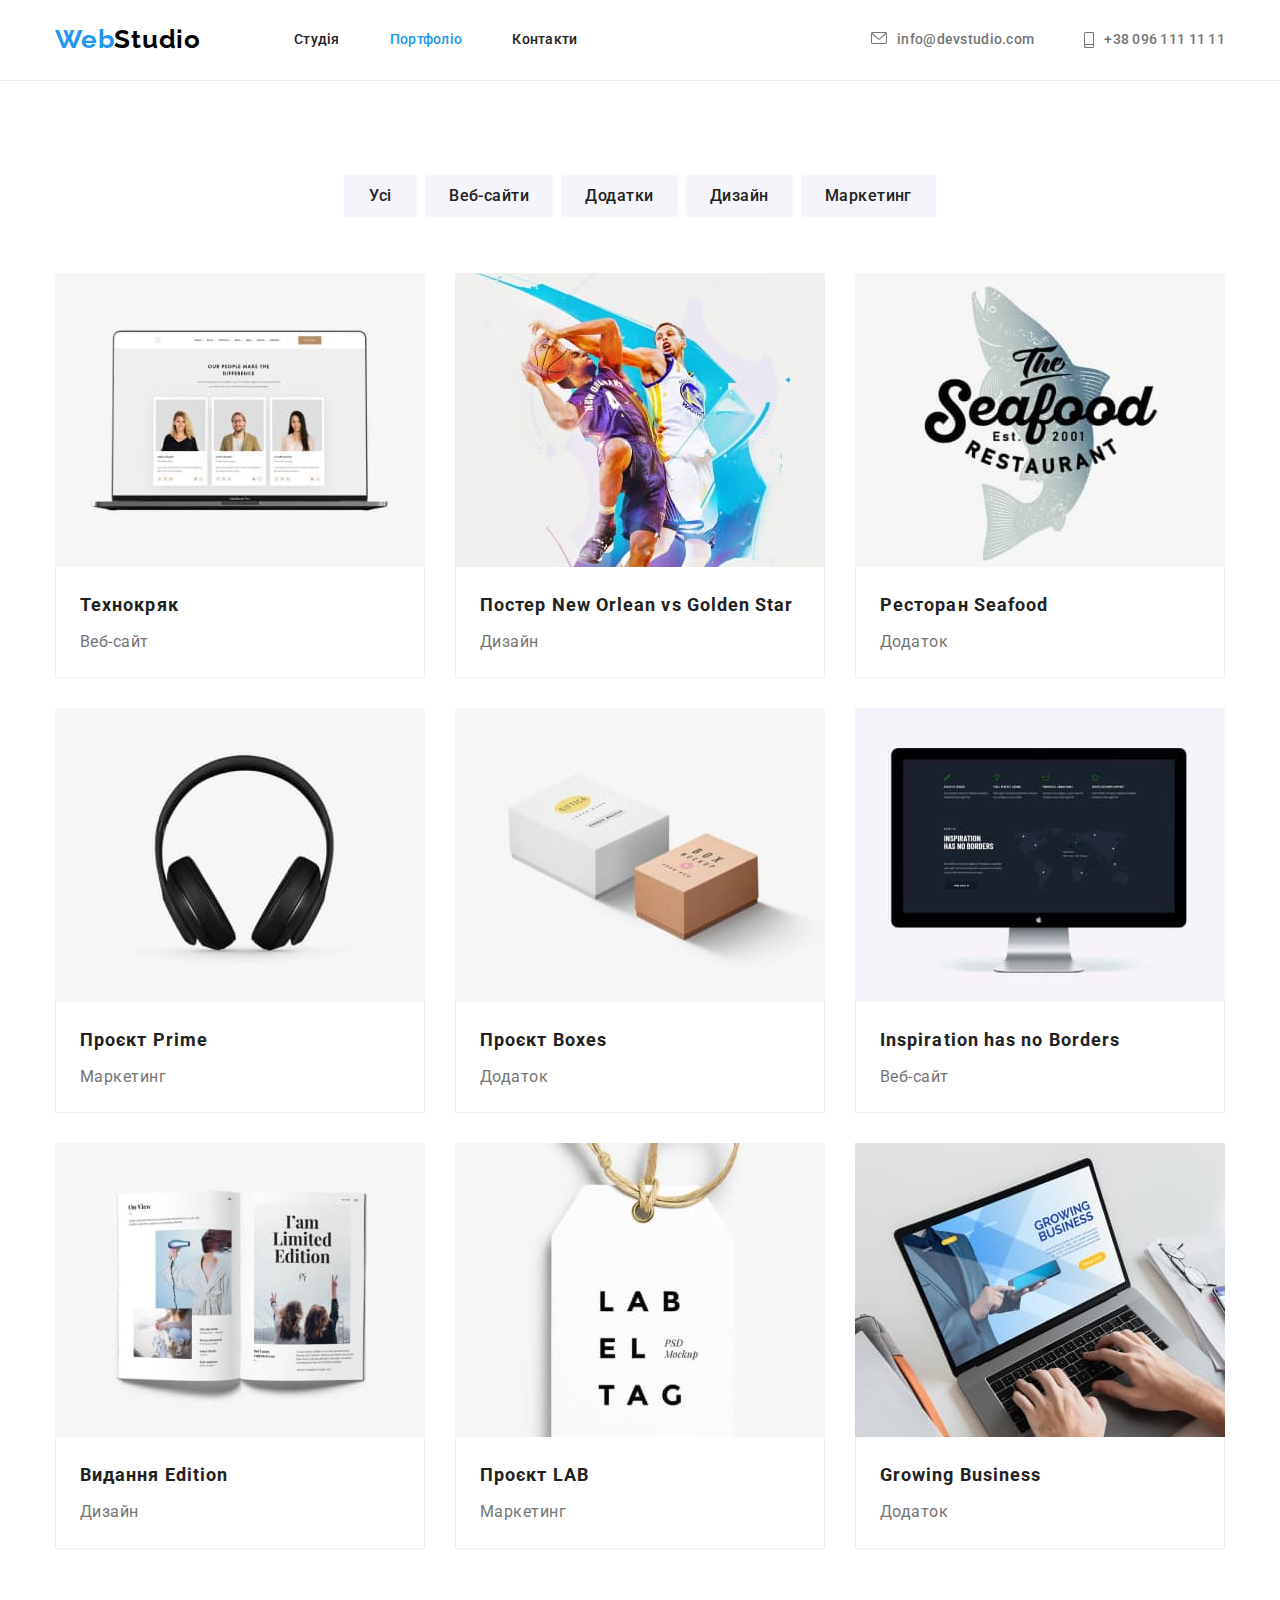
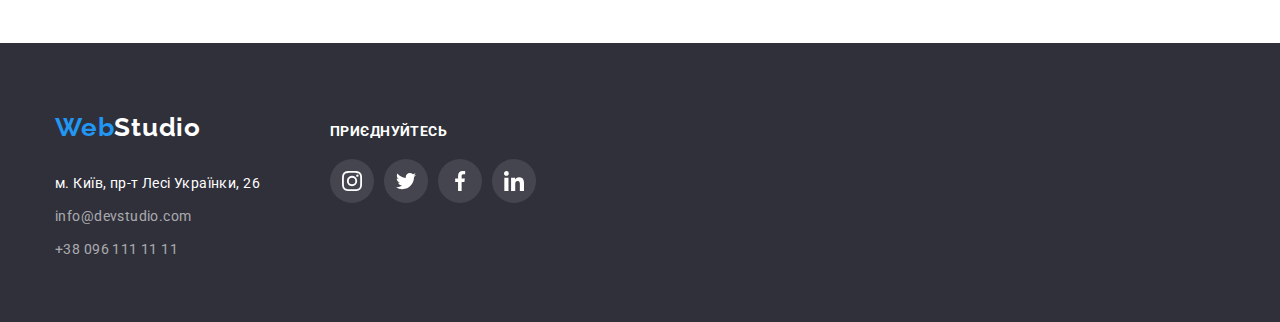
==== portfolio.html @ 79602e01 "Initial commit" ====
<!DOCTYPE html>
<html lang="uk">
  <head>
    <meta charset="UTF-8" />
    <meta http-equiv="X-UA-Compatible" content="IE=edge" />
    <meta name="viewport" content="width=h1, initial-scale=1.0" />
    <title>Document</title>
    <link rel="preconnect" href="https://fonts.googleapis.com" />
    <link rel="preconnect" href="https://fonts.gstatic.com" crossorigin />
    <link
      href="https://fonts.googleapis.com/css2?family=Raleway:wght@700&family=Roboto:wght@400;500;700;900&display=swap"
      rel="stylesheet"
    />
    <link
      rel="stylesheet"
      href="https://cdnjs.cloudflare.com/ajax/libs/modern-normalize/1.1.0/modern-normalize.min.css"
    />
    <link rel="stylesheet" href="./css/styles.css" />
  </head>
  <body>
    <header class="header main-bg">
      <div class="container main">
        <nav class="main-nav">
          <a href="" hreflang="en" class="logo link"
            ><span class="web">Web</span>Studio</a
          >
          <ul class="site list">
            <li class="item"><a href="./index.html" class="link">Студія</a></li>
            <li class="item">
              <a href="./portfolio.html" class="link current">Портфоліо</a>
            </li>
            <li class="item"><a href="" class="link">Контакти</a></li>
          </ul>
        </nav>
        <ul class="contacts-header list">
          <li class="item">
            <a href="mailto:info@devstudio.com" class="link">
              <svg class="icon-envelope" width="16" height="12">
                <use
                  href="./images/icons.svg/sprite.svg#icon-envelope"
                ></use></svg
              >info@devstudio.com</a
            >
          </li>
          <li class="item">
            <a href="tel:+380961111111" class="link">
              <svg class="icon-smartphone" width="10" height="16">
                <use
                  href="./images/icons.svg/sprite.svg#icon-smartphone"
                ></use></svg
              >+38 096 111 11 11</a
            >
          </li>
        </ul>
      </div>
    </header>
    <main>
      <section class="section main-bg padding">
        <div class="container">
          <h1 class="visually-hidden">Портфоліо</h1>
          <ul class="filters list">
            <li class="filters-items">
              <button type="button" class="btn-filters">Усі</button>
            </li>
            <li class="filters-items">
              <button type="button" class="btn-filters">Веб-сайти</button>
            </li>
            <li class="filters-items">
              <button type="button" class="btn-filters">Додатки</button>
            </li>
            <li class="filters-items">
              <button type="button" class="btn-filters">Дизайн</button>
            </li>
            <li class="filters-items">
              <button type="button" class="btn-filters">Маркетинг</button>
            </li>
          </ul>

          <ul class="portfolio-card list">
            <li class="portfolio-element"><a href="" class="portfolio-link">
              <img
                src="./images/tehnokryak.jpg"
                alt="Веб-сайт"
                width="370"
                height="294"
              />
              <div class="portfolio-text">
                <h2 class="portfolio-subtitle">Технокряк</h2>
                <p class="portfolio-description">Веб-сайт</p>
              </div></a>
            </li>
            <li class="portfolio-element"><a href="" class="portfolio-link">
              <img
                src="./images/poster.jpg"
                alt="Дизайн"
                width="370"
                height="294"
              />
              <div class="portfolio-text">
                <h2 class="portfolio-subtitle">
                  Постер <span lang="en">New Orlean vs Golden Star</span>
                </h2>
                <p class="portfolio-description">Дизайн</p>
              </div></a>
            </li>
            <li class="portfolio-element"><a href="" class="portfolio-link">
              <img
                src="./images/restaraunt.jpg"
                alt="Додаток"
                width="370"
                height="294"
              />
              <div class="portfolio-text">
                <h2 class="portfolio-subtitle">
                  Ресторан <span lang="en">Seafood</span>
                </h2>
                <p class="portfolio-description">Додаток</p>
              </div></a>
            </li>
            <li class="portfolio-element"><a href="" class="portfolio-link">
              <img
                src="./images/prime.jpg"
                alt="Маркетинг"
                width="370"
                height="294"
              />
              <div class="portfolio-text">
                <h2 class="portfolio-subtitle">
                  Проєкт <span lang="en">Prime</span>
                </h2>
                <p class="portfolio-description">Маркетинг</p>
              </div></a>
            </li>
            <li class="portfolio-element"><a href="" class="portfolio-link">
              <img
                src="./images/boxes.jpg"
                alt="Додаток"
                width="370"
                height="294"
              />
              <div class="portfolio-text">
                <h2 class="portfolio-subtitle">
                  Проєкт <span lang="en">Boxes</span>
                </h2>
                <p class="portfolio-description">Додаток</p>
              </div></a>
            </li>
            <li class="portfolio-element"><a href="" class="portfolio-link">
              <img
                src="./images/inspir.jpg"
                alt="Веб-сайт"
                width="370"
                height="294"
              />
              <div class="portfolio-text">
                <h2 lang="en" class="portfolio-subtitle">
                  Inspiration has no Borders
                </h2>
                <p class="portfolio-description">Веб-сайт</p>
              </div></a>
            </li>
            <li class="portfolio-element"><a href="" class="portfolio-link">
              <img
                src="./images/limited.jpg"
                alt="Дизайн"
                width="370"
                height="294"
              />
              <div class="portfolio-text">
                <h2 class="portfolio-subtitle">
                  Видання <span lang="en">Edition</span>
                </h2>
                <p class="portfolio-description">Дизайн</p>
              </div></a>
            </li>
            <li class="portfolio-element"><a href="" class="portfolio-link">
              <img
                src="./images/lab.jpg"
                alt="Маркетинг"
                width="370"
                height="294"
              />
              <div class="portfolio-text">
                <h2 class="portfolio-subtitle">
                  Проєкт <span lang="en">LAB</span>
                </h2>
                <p class="portfolio-description">Маркетинг</p>
              </div></a>
            </li>
            <li class="portfolio-element"><a href="" class="portfolio-link">
              <img
                src="./images/business.jpg"
                alt="Додаток"
                width="370"
                height="294"
              />
              <div class="portfolio-text">
                <h2 lang="en" class="portfolio-subtitle">Growing Business</h2>
                <p class="portfolio-description">Додаток</p>
              </div></a>
            </li>
          </ul>
        </div>
      </section>
    </main>
    <footer class="footer">
      <div class="container info">
        <div class="down">
          <a href="" hreflang="en" class="logo-footer link"
            ><span class="web">Web</span>Studio</a
          >

          <address>
            <ul class="contacts-footer list">
              <li class="territorially contacts">
                м. Київ, пр-т Лесі Українки, 26
              </li>
              <li class="contacts">
                <a href="mailto:info@devstudio.com" class="link"
                  >info@devstudio.com</a
                >
              </li>
              <li class="contacts">
                <a href="tel:+380961111111" class="link">+38 096 111 11 11</a>
              </li>
            </ul>
          </address>
        </div>
        <div class="social">
          <p class="join-title">приєднуйтесь</p>
          <ul class="join list">
            <li class="join-link">
              <a href="" class="join-icon link">
                <svg class="icon-social">
                  <use
                    href="./images/icons.svg/sprite.svg#icon-instagram"
                  ></use>
                </svg>
              </a>
            </li>
            <li class="join-link">
              <a href="" class="join-icon link">
                <svg class="icon-social">
                  <use href="./images/icons.svg/sprite.svg#icon-twitter"></use>
                </svg>
              </a>
            </li>
            <li class="join-link">
              <a href="" class="join-icon link">
                <svg class="icon-social">
                  <use href="./images/icons.svg/sprite.svg#icon-facebook"></use>
                </svg>
              </a>
            </li>
            <li class="join-link">
              <a href="" class="join-icon link">
                <svg class="icon-social">
                  <use href="./images/icons.svg/sprite.svg#icon-linkedin"></use>
                </svg>
              </a>
            </li>
          </ul>
        </div>
      </div>
    </footer>
  </body>
</html>
---- css/styles.css ----
:root{
    --primary-text-color:#757575 ;
    --title-text-color: #212121;
    --accent-color: #2196F3;
    --primary-white-color: #ffffff;
    --black:#000000;
    --bg-color:#F5F5F5;
    --bg-color-dark: #2F303A;
    --bg-color-misty: #F5F4FA;
    --color-addr-footer: rgba(255, 255, 255, 0.6);
    --portfolio-card-gap: 30px;
}

body{
    color: var(--primary-text-color);
    background-color: var(--primary-white-color);
    font-family: Roboto, sans-serif;
}
.header{
    border-bottom: 1px solid #ECECEC;
}
.main-bg{
    background-color: var(--primary-white-color);
}
.list{
    padding: 0;
    margin: 0;
    list-style: none;
}
.link{
    text-decoration: none;
}
.container{
    margin-left: auto;
    margin-right: auto;
    width: 1200px;
    padding-left: 15px;
    padding-right: 15px;
}
.main{
    display:flex;
    align-items: center;
}
.main-nav{
    display:flex;
    align-items: center;
}
.logo{
    color: var(--black);
    font-family: Raleway, sans-serif;
    font-weight: 700;
    font-size: 26px;
    line-height: 1.2;
    letter-spacing: 0.03em;
}
.web{
    color: var(--accent-color);
}
img{
    display: block;
}

.site{
    display: flex;
    margin-left: 93px;
}

.site .item:not(:last-child) {
    margin-right: 50px;
}
.site .link{
    display: block;
    display: flex;
    padding-top: 32px;
    padding-bottom: 32px;

    color:var(--title-text-color);
    font-weight: 500;
    font-size: 14px;
    line-height: 1.14;
    letter-spacing: 0.02em;
    
}

.contacts-header .link{
    display: block;
    display: flex;
    padding-top: 32px;
    padding-bottom: 32px;

    color:var(--primary-text-color);
    font-weight: 500;
    font-size: 14px;
    line-height: 1.14;
    letter-spacing: 0.02em;
}
.contacts-header{
    display: flex;
    margin-left: auto;
}
.contacts-header .item:last-child{
    margin-left: 50px;
}
.icon-envelope,
.icon-smartphone{
    margin-right: 10px;
    fill: currentColor;
}

.contacts-footer .link{
    color: var(--color-addr-footer);
    font-style: normal;
    font-weight: 400;
    font-size: 14px;
    line-height: 1.7;
    letter-spacing: 0.03em;
    
}

.link:hover,
.link:focus{
    color: var(--accent-color);
}
.link.current{
    color: var(--accent-color);
}

.decision{
    background-color: var(--bg-color-dark);
    text-align: center;
    padding-top: 200px;
    padding-bottom: 200px;
}
.overlay{
    max-width: 1600px;
    height: 600px;
    margin-left: auto;
    margin-right: auto;
    background-image: linear-gradient(to right,rgba(47, 48, 58, 0.4 ),rgba(47, 48, 58, 0.4 ) ), url("../images/bgmain.jpg");
    background-repeat: no-repeat;
    background-position: center;
    background-size: cover;
    
}
.decision-title{
    color: var(--primary-white-color);
    font-weight: 900;
    font-size: 44px;
    line-height: 1.36;
    text-align: center;
    letter-spacing: 0.06em;
    text-transform: uppercase;
    margin-top: 0;
    margin-bottom: 30px;
    width: 700px;
    margin-left: auto;
    margin-right: auto;
}
.btn-service{
    width: 216px;
    height: 50px;
    color: var(--primary-white-color);
    background-color: var(--accent-color);
    border-color: transparent;
    font-family: inherit;
    font-weight: 700;
    font-size: 16px;
    line-height: 1.9;
    letter-spacing: 0.06em;
    border-radius: 4px;
    cursor: pointer;
}
.visually-hidden { 
    position: absolute;
    white-space: nowrap; 
    width: 1px; 
    height: 1px; 
    overflow: hidden; 
    border: 0; 
    padding: 0; 
    clip: rect(0 0 0 0); 
    clip-path: inset(50%); 
    margin: -1px;
 }
.features{
    display: flex;
}
.features-item{
    width: 270px;
    margin-right: 30px;

}

.icon-features{
    width: 270px;
    height: 120px;
    display: flex;
    background-color: #F5F4FA;
    margin-bottom: 30px;
    justify-content: center;
    align-items: center;
}


.features-item:last-child{
    margin-right: 0;
}
.features-title{
    color:var(--title-text-color);
    font-weight: 700;
    font-size: 14px;
    line-height: 1.14;
    letter-spacing: 0.03em;
    text-transform: uppercase;
    margin-top: 0;
    margin-bottom: 10px;
}
.features-details{
    font-size: 14px;
    line-height: 1.7;
    letter-spacing: 0.03em;
    margin-top: 0;
    margin-bottom: 0;
}

.section{
    padding-top: 94px;
    padding-bottom: 94px;
}
.no-padding-top{
    padding-top: 0;
    padding-bottom: 94px;
}


.our-team{
    background-color: var(--bg-color-misty);
}
.work{
    display: flex;
}
.work-foto{
    width: 370px;
    margin-right: 30px;
}
.work-foto:last-child{
    margin-right: 0;
}
.section-title{
    color:var(--title-text-color);
    font-weight: 700;
    font-size: 36px;
    line-height: 1.17;
    text-align: center;
    letter-spacing: 0.03em;
    margin-top: 0;
    margin-bottom: 50px;

}
.team{
        display: flex;
}
.team-item {
    width: 270px;
    background-color: var(--primary-white-color);
    box-shadow: 0px 1px 3px rgba(0, 0, 0, 0.12), 0px 1px 1px rgba(0, 0, 0, 0.14), 0px 2px 1px rgba(0, 0, 0, 0.2);
}
.team-item:not(:last-child){
        margin-right: 30px;
}
.team-text{
    padding: 30px;
}
.team-subtitle{
   color: var(--title-text-color);
   font-weight: 500;
    font-size: 16px;
    line-height: 1.19;
    text-align: center;
    letter-spacing: 0.03em;
    margin-top: 0;
    margin-bottom: 10px;
}
.team-profession{
    line-height: 1.19;
    text-align: center;
    letter-spacing: 0.03em;
    margin-top: 0;
    margin-bottom: 16px;
}
.social-team{
    display: flex;
    justify-content: center;
    align-items: center;
}
.join-team{
    display: flex;

}
.join-link:not(:last-child){
  margin-right: 10px;
}
.join-team-icon{
    display: flex;
    width: 44px;
    height: 44px;
    border-radius: 50%;
    justify-content: center;
    align-items: center;    fill: #AFB1B8;
}
.icon-team-social{
    width: 20px;
    height: 20px;

}

.join-team-icon:hover,
.join-team-icon:focus{
    fill: var(--primary-white-color);
    background-color: var(--accent-color);
}


.clients{
    display: flex;
}
.inline{
    display: inline-block;
}
.icon-list{
    width: 170px;
    height: 92px;
}
.logo-clients:hover,
.logo-clients:focus{
    border: 1px solid var(--accent-color);
    fill: var(--accent-color);
}
.icon-list:not(:last-child){
  margin-right: 30px;
}
.logo-clients{
    width: 170px;
    height: 92px;
    display: flex;
    justify-content: center;
    align-items: center;
    border: 1px solid #AFB1B8;
    border-radius: 4px;
    fill: #AFB1B8;
}

.portfolio-card {
    display: flex;
    flex-wrap: wrap;
    margin-right: calc(-1* var(--portfolio-card-gap));
    margin-bottom: calc(-1* var(--portfolio-card-gap));
}
.portfolio-element{
    width: 370px;
    flex-basis: calc(100% / 3 - var(--portfolio-card-gap));
    margin-right: var(--portfolio-card-gap);
    margin-bottom: var(--portfolio-card-gap);
}

.portfolio-link{
    display: block;
    text-decoration: none;
    color: currentColor;
}
.portfolio-link:hover,
.portfolio-link:focus{
    box-shadow: 0px 1px 1px rgba(0, 0, 0, 0.12), 0px 4px 4px rgba(0, 0, 0, 0.06), 1px 4px 6px rgba(0, 0, 0, 0.16);
}
.portfolio-text{
    padding: 20px 24px;
    border: 1px solid #EEEEEE;
    border-top: 0;
}
.portfolio-subtitle{
    color: var(--title-text-color);
    font-weight: 700;
    font-size: 18px;
    line-height: 2;
    letter-spacing: 0.06em;
    margin-top: 0;
    margin-bottom:4px ;
}
.portfolio-description{
    padding: 0;
    margin: 0;
    line-height: 1.9;
    letter-spacing: 0.03em;
}
.footer{
    background-color:var(--bg-color-dark);
    padding-top: 60px;
    padding-bottom: 60px;
}
.down{
    justify-content: flex-start;
    margin-right: 70px;
}
.info{
    display: flex;
    align-items: baseline;
}
.logo-footer{
    display: inline-block;
    color: var(--primary-white-color);
    font-family: Raleway, sans-serif;
    font-weight: 700;
    font-size: 26px;
    line-height: 1.9;
    letter-spacing: 0.03em;
    margin-bottom: 20px;
}
.territorially{
    color: var(--primary-white-color);
    font-style: normal;
    font-weight: 400;
    font-size: 14px;
    line-height: 1.7;
    letter-spacing: 0.03em;
    
}
.contacts:not(:last-child){
    margin-bottom: 9px;
}

.join-title{
    font-family: 'Roboto';
    font-weight: 700;
    font-size: 14px;
    line-height: 16px;
    letter-spacing: 0.03em;
    text-transform: uppercase;
    color: var(--primary-white-color);
    margin-top: 0;
    margin-bottom: 20px;
}
.join{
    display: flex;
}

.join-icon{
    display: flex;
    width: 44px;
    height: 44px;
    background-color: rgba(255, 255, 255, 0.1);;
    border-radius: 50%;
    justify-content: center;
    align-items: center;
}
.join-icon:hover,
.join-icon:focus{
    background-color: var(--accent-color);
}
.icon-social{
    width: 20px;
    height: 20px;
    fill: var(--primary-white-color);
}

.filters{
    display: flex;
    justify-content: center;
    margin-bottom: 56px; 
}
.filters-items:not(:last-child){
    margin-right: 8px; 
 
}
.btn-filters{
    color: var(--title-text-color);
    background-color: var(--bg-color-misty);
    border-color: transparent;
    font-weight: 500;
    font-size: 16px;
    line-height: 1.6;
    text-align: center;
    border-radius: 4px;
    letter-spacing: 0.03em;
    font-family: inherit;
    cursor: pointer;
    min-width: 73px;
    padding: 6px 22px;
}
.btn-filters:hover,
.btn-filters:focus{
    color: var(--primary-white-color);
    background-color: var(--accent-color);
    box-shadow: 0px 3px 1px rgba(0, 0, 0, 0.1), 0px 1px 2px rgba(0, 0, 0, 0.08), 0px 2px 2px rgba(0, 0, 0, 0.12);
}
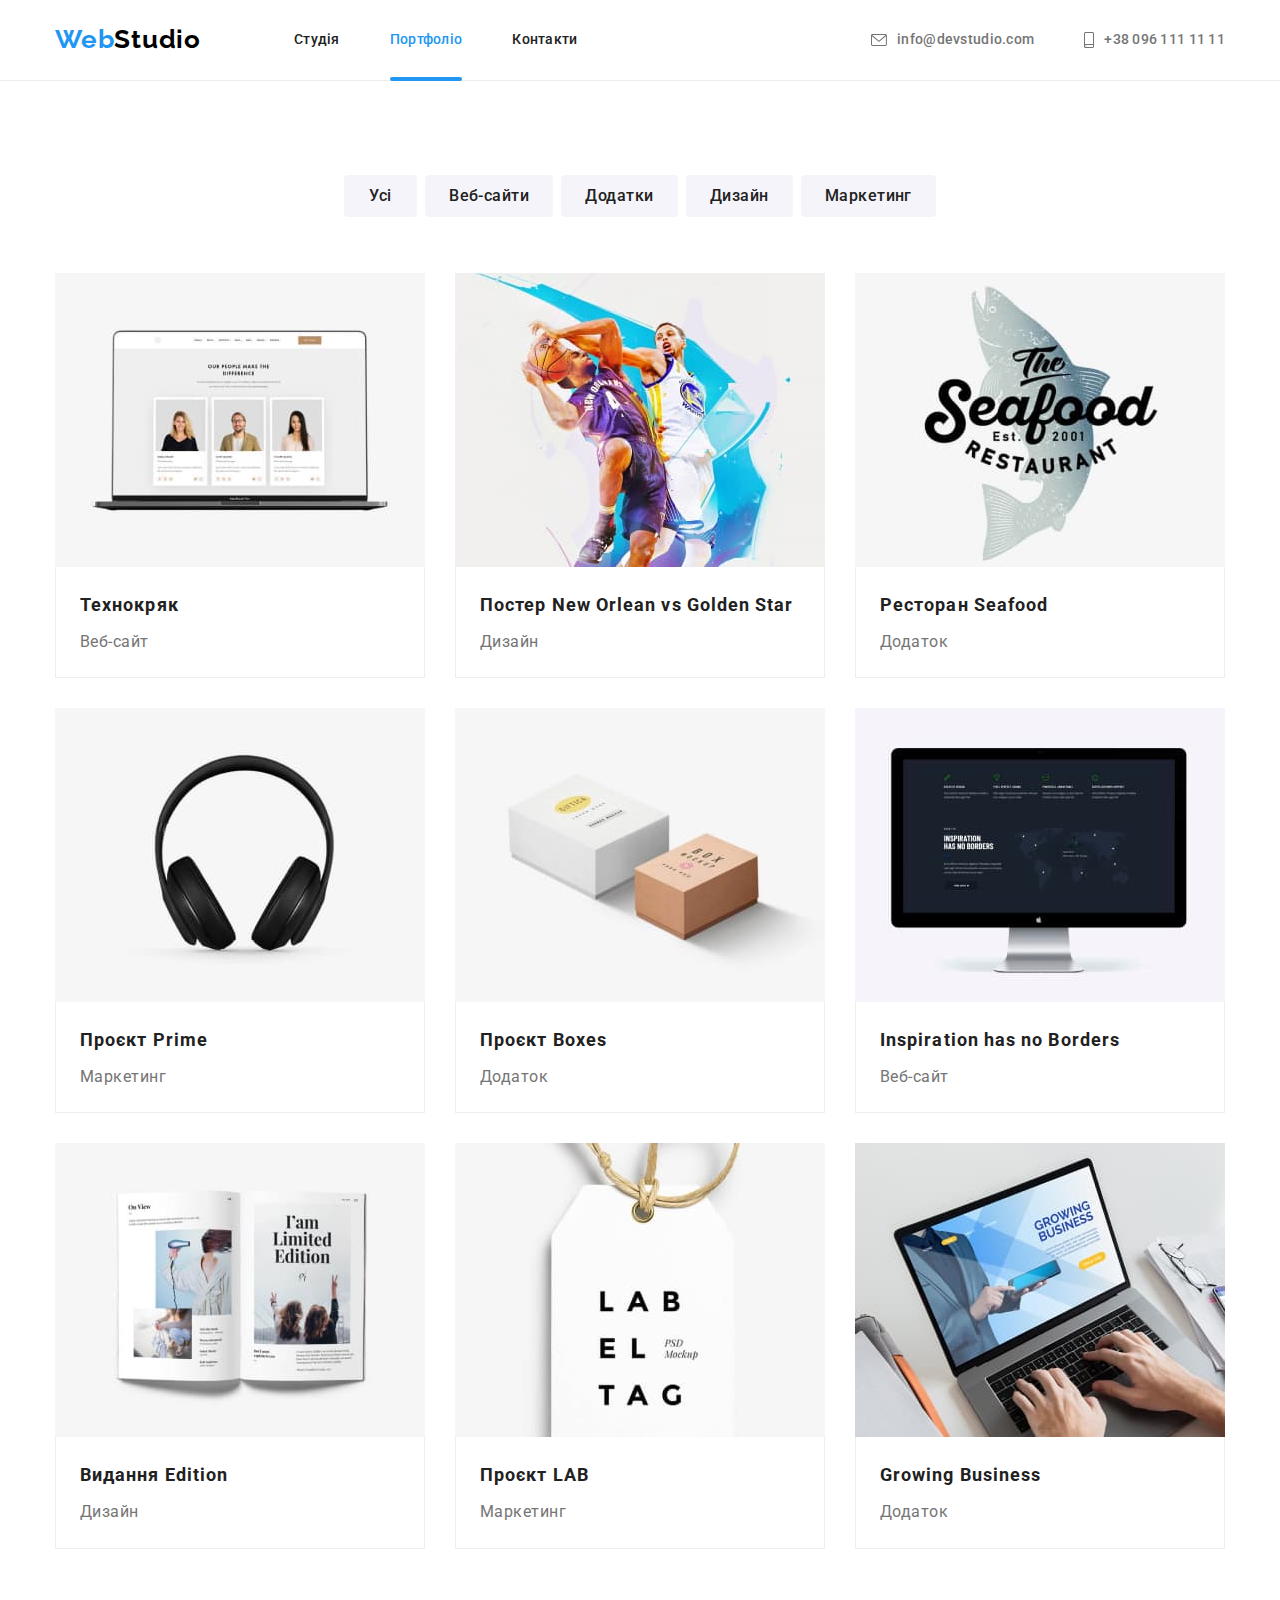
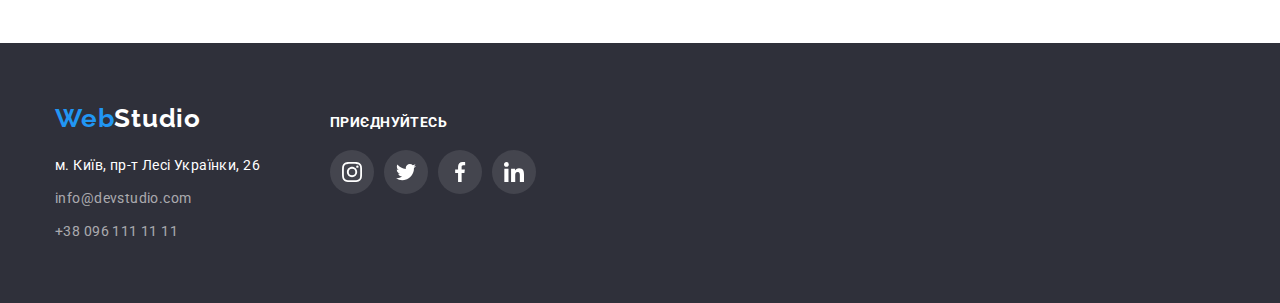
==== commit c64fbc47: "first commit" ====
--- a/portfolio.html
+++ b/portfolio.html
@@ -38,8 +38,8 @@
               <svg class="icon-envelope" width="16" height="12">
                 <use
                   href="./images/icons.svg/sprite.svg#icon-envelope"
-                ></use></svg
-              >info@devstudio.com</a
+                ></use>
+                </svg>info@devstudio.com</a
             >
           </li>
           <li class="item">
@@ -47,9 +47,7 @@
               <svg class="icon-smartphone" width="10" height="16">
                 <use
                   href="./images/icons.svg/sprite.svg#icon-smartphone"
-                ></use></svg
-              >+38 096 111 11 11</a
-            >
+                ></use></svg>+38 096 111 11 11</a>
           </li>
         </ul>
       </div>
@@ -78,126 +76,188 @@
 
           <ul class="portfolio-card list">
             <li class="portfolio-element"><a href="" class="portfolio-link">
+            <div class="portf-thumb">
               <img
                 src="./images/tehnokryak.jpg"
                 alt="Веб-сайт"
                 width="370"
                 height="294"
               />
+                <div class="portfolio-overlay">
+                  <p>Ресурс пропонує комплексні пропозиції з різним рівнем функціоналу та сервісів. Все це дозволить відвідувачу отримати вичерпні відомості про компанію чи приватну особу.</p>
+                </div>
+            </div>
               <div class="portfolio-text">
                 <h2 class="portfolio-subtitle">Технокряк</h2>
                 <p class="portfolio-description">Веб-сайт</p>
-              </div></a>
-            </li>
-            <li class="portfolio-element"><a href="" class="portfolio-link">
-              <img
-                src="./images/poster.jpg"
-                alt="Дизайн"
-                width="370"
-                height="294"
-              />
+              </div>
+              
+              </a>
+            </li>
+            <li class="portfolio-element"><a href="" class="portfolio-link">
+              <div class="portf-thumb">
+                <img
+                  src="./images/poster.jpg"
+                  alt="Дизайн"
+                  width="370"
+                  height="294"
+                />
+                <div class="portfolio-overlay">
+                  <p>Ресурс пропонує комплексні пропозиції з різним рівнем функціоналу та сервісів. Все це дозволить відвідувачу отримати вичерпні відомості про компанію чи приватну особу.</p>
+                </div>
+            </div>
               <div class="portfolio-text">
                 <h2 class="portfolio-subtitle">
                   Постер <span lang="en">New Orlean vs Golden Star</span>
                 </h2>
                 <p class="portfolio-description">Дизайн</p>
-              </div></a>
-            </li>
-            <li class="portfolio-element"><a href="" class="portfolio-link">
-              <img
-                src="./images/restaraunt.jpg"
-                alt="Додаток"
-                width="370"
-                height="294"
-              />
+              </div>
+            </a>
+            </li>
+            <li class="portfolio-element"><a href="" class="portfolio-link">
+              <div class="portf-thumb">
+                  <img
+                    src="./images/restaraunt.jpg"
+                    alt="Додаток"
+                    width="370"
+                    height="294"
+                  />
+                  <div class="portfolio-overlay">
+                    <p>Ресурс пропонує комплексні пропозиції з різним рівнем функціоналу та сервісів. Все це дозволить відвідувачу отримати вичерпні відомості про компанію чи приватну особу.</p>
+                  </div>
+             </div>
               <div class="portfolio-text">
                 <h2 class="portfolio-subtitle">
                   Ресторан <span lang="en">Seafood</span>
                 </h2>
                 <p class="portfolio-description">Додаток</p>
-              </div></a>
-            </li>
-            <li class="portfolio-element"><a href="" class="portfolio-link">
-              <img
-                src="./images/prime.jpg"
-                alt="Маркетинг"
-                width="370"
-                height="294"
-              />
+              </div>
+            
+            </a>
+            </li>
+            <li class="portfolio-element"><a href="" class="portfolio-link">
+              <div class="portf-thumb">
+                <img
+                  src="./images/prime.jpg"
+                  alt="Маркетинг"
+                  width="370"
+                  height="294"
+                />
+                <div class="portfolio-overlay">
+                  <p>Ресурс пропонує комплексні пропозиції з різним рівнем функціоналу та сервісів. Все це дозволить відвідувачу отримати вичерпні відомості про компанію чи приватну особу.</p>
+                </div>
+             </div>
               <div class="portfolio-text">
                 <h2 class="portfolio-subtitle">
                   Проєкт <span lang="en">Prime</span>
                 </h2>
                 <p class="portfolio-description">Маркетинг</p>
-              </div></a>
-            </li>
-            <li class="portfolio-element"><a href="" class="portfolio-link">
-              <img
-                src="./images/boxes.jpg"
-                alt="Додаток"
-                width="370"
-                height="294"
-              />
+              </div>
+            
+            </a>
+            </li>
+            <li class="portfolio-element"><a href="" class="portfolio-link">
+              <div class="portf-thumb">
+                <img
+                  src="./images/boxes.jpg"
+                  alt="Додаток"
+                  width="370"
+                  height="294"
+                />
+                <div class="portfolio-overlay">
+                  <p>Ресурс пропонує комплексні пропозиції з різним рівнем функціоналу та сервісів. Все це дозволить відвідувачу отримати вичерпні відомості про компанію чи приватну особу.</p>
+                </div>
+             </div>
               <div class="portfolio-text">
                 <h2 class="portfolio-subtitle">
                   Проєкт <span lang="en">Boxes</span>
                 </h2>
                 <p class="portfolio-description">Додаток</p>
-              </div></a>
-            </li>
-            <li class="portfolio-element"><a href="" class="portfolio-link">
-              <img
-                src="./images/inspir.jpg"
-                alt="Веб-сайт"
-                width="370"
-                height="294"
-              />
+              </div>
+            
+            </a>
+            </li>
+            <li class="portfolio-element"><a href="" class="portfolio-link">
+              <div class="portf-thumb">
+                <img
+                  src="./images/inspir.jpg"
+                  alt="Веб-сайт"
+                  width="370"
+                  height="294"
+                />
+                <div class="portfolio-overlay">
+                  <p>Ресурс пропонує комплексні пропозиції з різним рівнем функціоналу та сервісів. Все це дозволить відвідувачу отримати вичерпні відомості про компанію чи приватну особу.</p>
+                </div>
+              </div>
               <div class="portfolio-text">
                 <h2 lang="en" class="portfolio-subtitle">
                   Inspiration has no Borders
                 </h2>
                 <p class="portfolio-description">Веб-сайт</p>
-              </div></a>
-            </li>
-            <li class="portfolio-element"><a href="" class="portfolio-link">
-              <img
-                src="./images/limited.jpg"
-                alt="Дизайн"
-                width="370"
-                height="294"
-              />
+              </div>
+              
+            </a>
+            </li>
+            <li class="portfolio-element"><a href="" class="portfolio-link">
+              <div class="portf-thumb">
+                <img
+                  src="./images/limited.jpg"
+                  alt="Дизайн"
+                  width="370"
+                  height="294"
+                />
+                <div class="portfolio-overlay">
+                  <p>Ресурс пропонує комплексні пропозиції з різним рівнем функціоналу та сервісів. Все це дозволить відвідувачу отримати вичерпні відомості про компанію чи приватну особу.</p>
+                </div>
+              </div>
               <div class="portfolio-text">
                 <h2 class="portfolio-subtitle">
                   Видання <span lang="en">Edition</span>
                 </h2>
                 <p class="portfolio-description">Дизайн</p>
-              </div></a>
-            </li>
-            <li class="portfolio-element"><a href="" class="portfolio-link">
-              <img
-                src="./images/lab.jpg"
-                alt="Маркетинг"
-                width="370"
-                height="294"
-              />
+              </div>
+              
+            </a>
+            </li>
+            <li class="portfolio-element"><a href="" class="portfolio-link">
+              <div class="portf-thumb">
+                <img
+                  src="./images/lab.jpg"
+                  alt="Маркетинг"
+                  width="370"
+                  height="294"
+                />
+                <div class="portfolio-overlay">
+                  <p>Ресурс пропонує комплексні пропозиції з різним рівнем функціоналу та сервісів. Все це дозволить відвідувачу отримати вичерпні відомості про компанію чи приватну особу.</p>
+                </div>
+              </div>
               <div class="portfolio-text">
                 <h2 class="portfolio-subtitle">
                   Проєкт <span lang="en">LAB</span>
                 </h2>
                 <p class="portfolio-description">Маркетинг</p>
-              </div></a>
-            </li>
-            <li class="portfolio-element"><a href="" class="portfolio-link">
-              <img
-                src="./images/business.jpg"
-                alt="Додаток"
-                width="370"
-                height="294"
-              />
+              </div>
+              
+            </a>
+            </li>
+            <li class="portfolio-element"><a href="" class="portfolio-link">
+              <div class="portf-thumb">
+                <img
+                  src="./images/business.jpg"
+                  alt="Додаток"
+                  width="370"
+                  height="294"
+                />
+                <div class="portfolio-overlay">
+                  <p>Ресурс пропонує комплексні пропозиції з різним рівнем функціоналу та сервісів. Все це дозволить відвідувачу отримати вичерпні відомості про компанію чи приватну особу.</p>
+                </div>
+              </div>
               <div class="portfolio-text">
                 <h2 lang="en" class="portfolio-subtitle">Growing Business</h2>
                 <p class="portfolio-description">Додаток</p>
-              </div></a>
+              </div>
+            
+            </a>
             </li>
           </ul>
         </div>
@@ -263,5 +323,7 @@
         </div>
       </div>
     </footer>
+
+    <script src="./js/modal.js"></script>
   </body>
 </html>
--- a/css/styles.css
+++ b/css/styles.css
@@ -3,7 +3,7 @@
     --title-text-color: #212121;
     --accent-color: #2196F3;
     --primary-white-color: #ffffff;
-    --black:#000000;
+    --black: #000000;
     --bg-color:#F5F5F5;
     --bg-color-dark: #2F303A;
     --bg-color-misty: #F5F4FA;
@@ -52,12 +52,16 @@
     font-size: 26px;
     line-height: 1.2;
     letter-spacing: 0.03em;
+    padding-top: 24px;
+    padding-bottom: 24px;
 }
 .web{
     color: var(--accent-color);
 }
 img{
     display: block;
+    max-width: 100%;
+    height: auto;
 }
 
 .site{
@@ -83,8 +87,8 @@
 }
 
 .contacts-header .link{
-    display: block;
-    display: flex;
+    display: flex;
+    align-items: center;
     padding-top: 32px;
     padding-bottom: 32px;
 
@@ -123,6 +127,20 @@
 }
 .link.current{
     color: var(--accent-color);
+}
+.site .item{
+    position: relative;
+}
+.current::after{
+    display: inline-block;
+    content: "";
+    position: absolute;
+    width: 100%;
+    height: 4px;
+    top: 77px;
+    background-color: var(--accent-color);
+    border-radius: 2px;
+
 }
 
 .decision{
@@ -169,6 +187,57 @@
     letter-spacing: 0.06em;
     border-radius: 4px;
     cursor: pointer;
+}
+.backdrop{
+    position: fixed;
+    top: 0;
+    left: 0;
+    z-index: 1;
+    width: 100%;
+    height: 100%;
+    background-color:rgba(0, 0, 0, 0.2);
+    pointer-events: none;
+    opacity: 0;
+    
+}
+.backdrop.is-hidden{
+    
+    opacity: 0;
+    visibility: hidden;
+   
+}
+.modal{
+    position: absolute;
+    top: 50%;
+    left: 50%;
+    transform: translate(-50%,-50%);
+    width: 528px;
+    min-height: 581px;
+    background-color: var(--primary-white-color);
+    box-shadow: 0px 1px 3px rgba(0, 0, 0, 0.12), 0px 1px 1px rgba(0, 0, 0, 0.14), 0px 2px 1px rgba(0, 0, 0, 0.2);
+    border-radius: 4px; 
+}
+.btn-modal{
+    display: flex;
+    justify-content: center;
+    align-items: center;
+    position: absolute;
+    top: 0;
+    right: 0;
+    width: 30px;
+    height: 30px;
+    padding: 0;
+    margin-top: 8px;
+    margin-right: 8px;
+    border: none;
+    background-color: var(--primary-white-color);
+    cursor: pointer;
+    border: 1px solid rgba(0, 0, 0, 0.1);
+    border-radius: 50%;
+}
+.icon-close{
+    width: 18px;
+    height: 18px;
 }
 .visually-hidden { 
     position: absolute;
@@ -240,11 +309,35 @@
     display: flex;
 }
 .work-foto{
+    position: relative;
     width: 370px;
     margin-right: 30px;
 }
 .work-foto:last-child{
     margin-right: 0;
+}
+
+.work-descr{
+    display: inline-block;
+    position: absolute;
+    bottom:0;
+    left:0;
+  
+    display: flex;
+    justify-content: center;
+    align-items: center;
+    width: 100%;
+    height: 70px;
+    background-color:  rgba(47, 48, 58, 0.8);
+}
+.work-text{
+    font-weight: 700;
+    font-size: 14px;
+    line-height: 16px;
+    text-align: center;
+    letter-spacing: 0.03em;
+    text-transform: uppercase;
+    color: var(--primary-white-color);
 }
 .section-title{
     color:var(--title-text-color);
@@ -297,21 +390,25 @@
     display: flex;
 
 }
+.join-link{
+    width: 44px;
+    height: 44px;
+}
 .join-link:not(:last-child){
   margin-right: 10px;
 }
 .join-team-icon{
     display: flex;
-    width: 44px;
-    height: 44px;
+    width: 100%;
+    height: 100%;
     border-radius: 50%;
     justify-content: center;
-    align-items: center;    fill: #AFB1B8;
+    align-items: center; 
+    fill: #AFB1B8;
 }
 .icon-team-social{
     width: 20px;
     height: 20px;
-
 }
 
 .join-team-icon:hover,
@@ -357,6 +454,7 @@
     margin-bottom: calc(-1* var(--portfolio-card-gap));
 }
 .portfolio-element{
+    
     width: 370px;
     flex-basis: calc(100% / 3 - var(--portfolio-card-gap));
     margin-right: var(--portfolio-card-gap);
@@ -392,6 +490,41 @@
     line-height: 1.9;
     letter-spacing: 0.03em;
 }
+.portf-thumb{
+  position: relative;
+}
+.portf-thumb::before{
+    position: absolute;
+    content: "";
+    width: 100%;
+    height: 100%;
+    display: flex;
+    justify-content: center;
+    align-items: center;
+    background-color:rgba(33, 150, 243, 0.9);
+    opacity: 0;
+}
+.portf-thumb:hover::before{
+    opacity: 1;
+}
+.portf-thumb:hover .portfolio-overlay{
+    opacity: 1;
+}
+.portfolio-overlay{
+    display: block;
+    position: absolute;
+    top: 50%;
+    left: 50%;
+    transform: translate(-50%,-50%);
+    width: 322px;
+    height: 168px;
+    font-weight: 400;
+    font-size: 18px;
+    line-height: 28px;
+    letter-spacing: 0.03em;
+    color: var(--primary-white-color);
+    opacity: 0;
+}
 .footer{
     background-color:var(--bg-color-dark);
     padding-top: 60px;
@@ -411,7 +544,7 @@
     font-family: Raleway, sans-serif;
     font-weight: 700;
     font-size: 26px;
-    line-height: 1.9;
+    line-height: 1.2;
     letter-spacing: 0.03em;
     margin-bottom: 20px;
 }
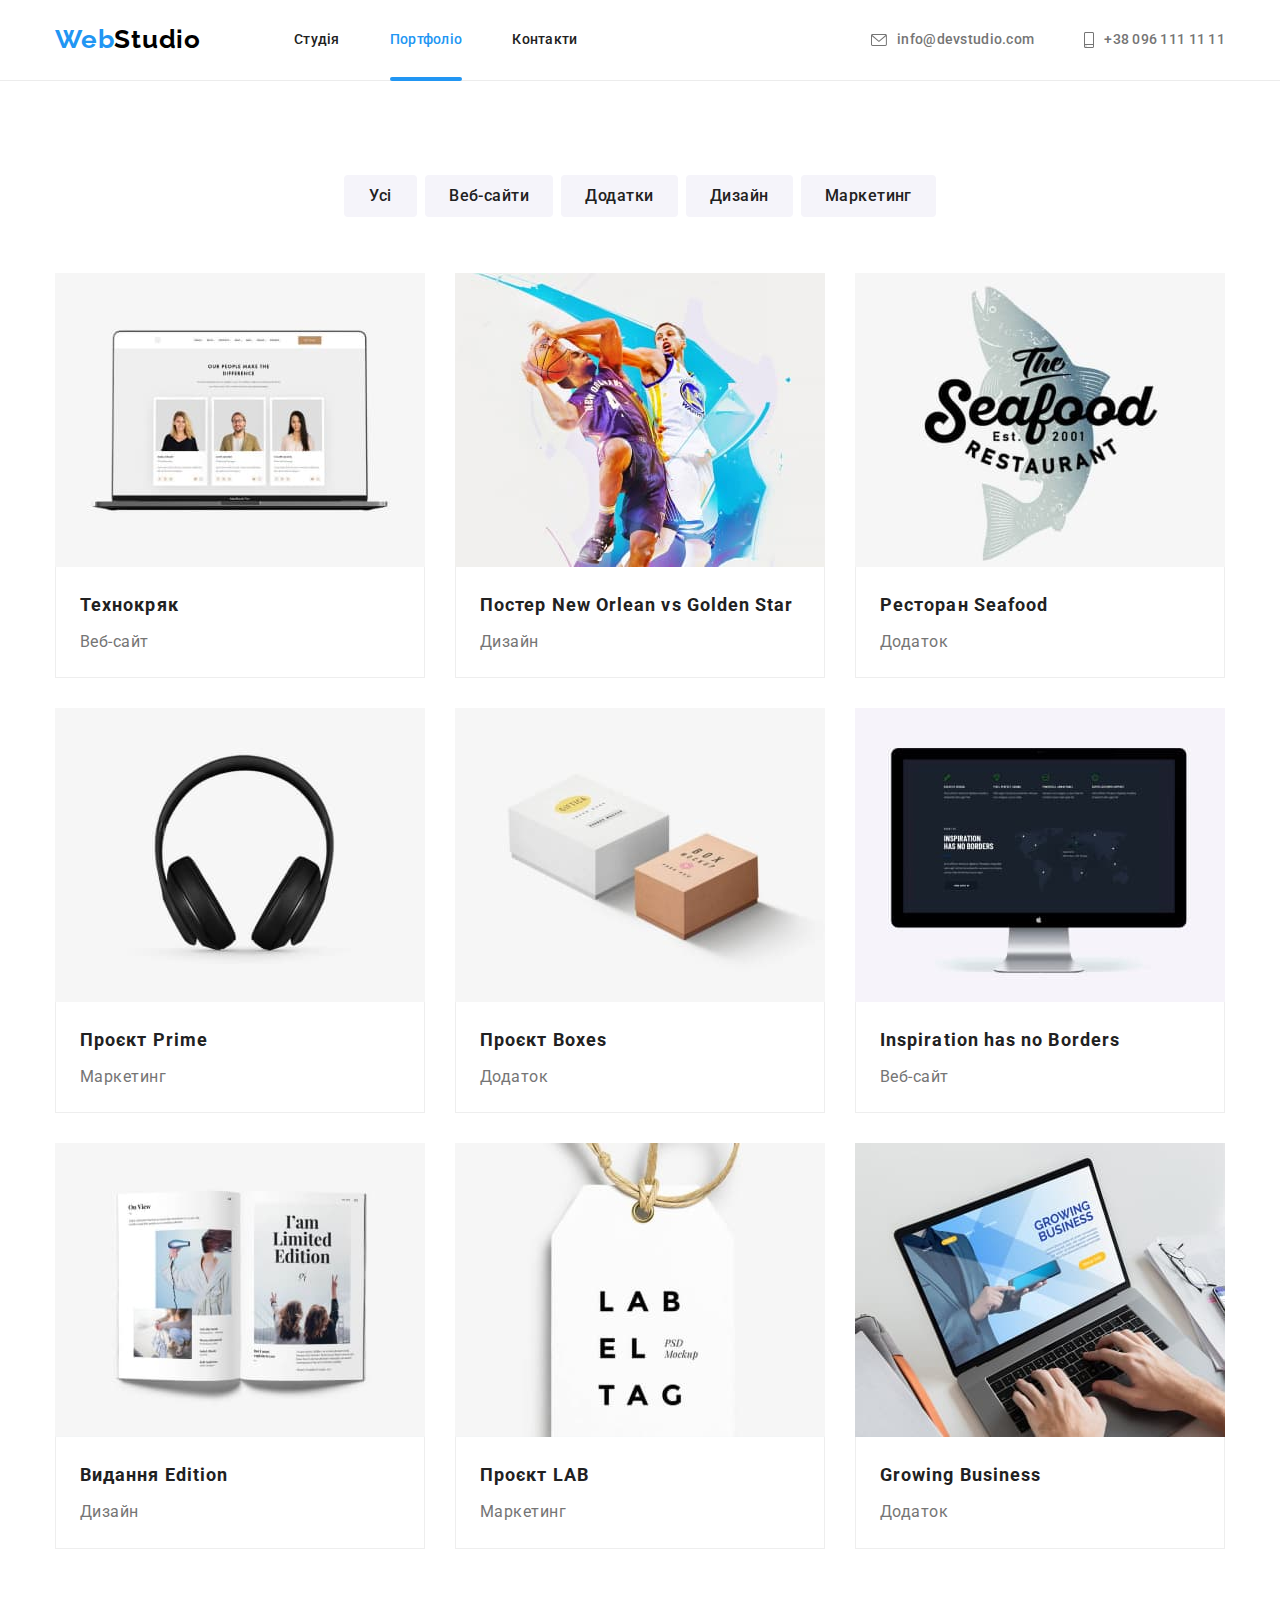
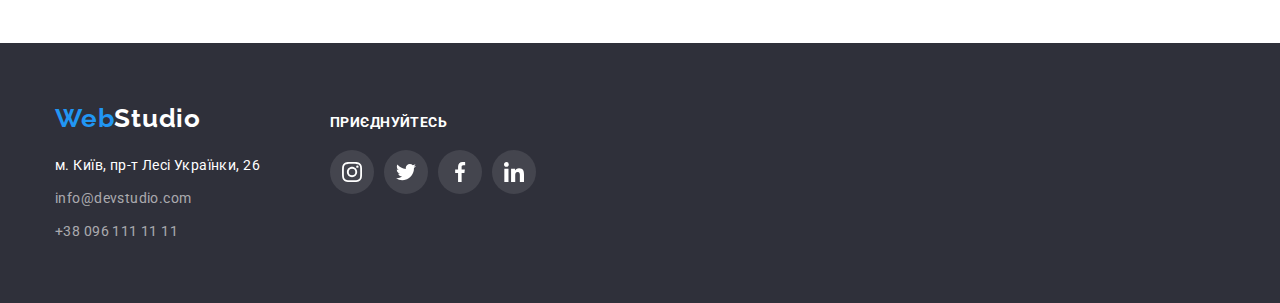
==== commit 456aa3ae: "final commit" ====
--- a/portfolio.html
+++ b/portfolio.html
@@ -83,9 +83,11 @@
                 width="370"
                 height="294"
               />
-                <div class="portfolio-overlay">
+              <div class="portfolio-overlay">
+                <div class="overlay-text">
                   <p>Ресурс пропонує комплексні пропозиції з різним рівнем функціоналу та сервісів. Все це дозволить відвідувачу отримати вичерпні відомості про компанію чи приватну особу.</p>
                 </div>
+              </div>
             </div>
               <div class="portfolio-text">
                 <h2 class="portfolio-subtitle">Технокряк</h2>
@@ -103,7 +105,9 @@
                   height="294"
                 />
                 <div class="portfolio-overlay">
-                  <p>Ресурс пропонує комплексні пропозиції з різним рівнем функціоналу та сервісів. Все це дозволить відвідувачу отримати вичерпні відомості про компанію чи приватну особу.</p>
+                  <div class="overlay-text">
+                    <p>Ресурс пропонує комплексні пропозиції з різним рівнем функціоналу та сервісів. Все це дозволить відвідувачу отримати вичерпні відомості про компанію чи приватну особу.</p>
+                  </div>
                 </div>
             </div>
               <div class="portfolio-text">
@@ -123,7 +127,9 @@
                     height="294"
                   />
                   <div class="portfolio-overlay">
-                    <p>Ресурс пропонує комплексні пропозиції з різним рівнем функціоналу та сервісів. Все це дозволить відвідувачу отримати вичерпні відомості про компанію чи приватну особу.</p>
+                    <div class="overlay-text">
+                      <p>Ресурс пропонує комплексні пропозиції з різним рівнем функціоналу та сервісів. Все це дозволить відвідувачу отримати вичерпні відомості про компанію чи приватну особу.</p>
+                    </div>
                   </div>
              </div>
               <div class="portfolio-text">
@@ -144,7 +150,9 @@
                   height="294"
                 />
                 <div class="portfolio-overlay">
-                  <p>Ресурс пропонує комплексні пропозиції з різним рівнем функціоналу та сервісів. Все це дозволить відвідувачу отримати вичерпні відомості про компанію чи приватну особу.</p>
+                  <div class="overlay-text">
+                    <p>Ресурс пропонує комплексні пропозиції з різним рівнем функціоналу та сервісів. Все це дозволить відвідувачу отримати вичерпні відомості про компанію чи приватну особу.</p>
+                  </div>
                 </div>
              </div>
               <div class="portfolio-text">
@@ -165,7 +173,9 @@
                   height="294"
                 />
                 <div class="portfolio-overlay">
-                  <p>Ресурс пропонує комплексні пропозиції з різним рівнем функціоналу та сервісів. Все це дозволить відвідувачу отримати вичерпні відомості про компанію чи приватну особу.</p>
+                  <div class="overlay-text">
+                    <p>Ресурс пропонує комплексні пропозиції з різним рівнем функціоналу та сервісів. Все це дозволить відвідувачу отримати вичерпні відомості про компанію чи приватну особу.</p>
+                  </div>
                 </div>
              </div>
               <div class="portfolio-text">
@@ -186,7 +196,9 @@
                   height="294"
                 />
                 <div class="portfolio-overlay">
-                  <p>Ресурс пропонує комплексні пропозиції з різним рівнем функціоналу та сервісів. Все це дозволить відвідувачу отримати вичерпні відомості про компанію чи приватну особу.</p>
+                  <div class="overlay-text">
+                    <p>Ресурс пропонує комплексні пропозиції з різним рівнем функціоналу та сервісів. Все це дозволить відвідувачу отримати вичерпні відомості про компанію чи приватну особу.</p>
+                  </div>
                 </div>
               </div>
               <div class="portfolio-text">
@@ -207,7 +219,9 @@
                   height="294"
                 />
                 <div class="portfolio-overlay">
-                  <p>Ресурс пропонує комплексні пропозиції з різним рівнем функціоналу та сервісів. Все це дозволить відвідувачу отримати вичерпні відомості про компанію чи приватну особу.</p>
+                  <div class="overlay-text">
+                    <p>Ресурс пропонує комплексні пропозиції з різним рівнем функціоналу та сервісів. Все це дозволить відвідувачу отримати вичерпні відомості про компанію чи приватну особу.</p>
+                  </div>
                 </div>
               </div>
               <div class="portfolio-text">
@@ -228,7 +242,9 @@
                   height="294"
                 />
                 <div class="portfolio-overlay">
-                  <p>Ресурс пропонує комплексні пропозиції з різним рівнем функціоналу та сервісів. Все це дозволить відвідувачу отримати вичерпні відомості про компанію чи приватну особу.</p>
+                  <div class="overlay-text">
+                    <p>Ресурс пропонує комплексні пропозиції з різним рівнем функціоналу та сервісів. Все це дозволить відвідувачу отримати вичерпні відомості про компанію чи приватну особу.</p>
+                  </div>
                 </div>
               </div>
               <div class="portfolio-text">
@@ -249,7 +265,9 @@
                   height="294"
                 />
                 <div class="portfolio-overlay">
-                  <p>Ресурс пропонує комплексні пропозиції з різним рівнем функціоналу та сервісів. Все це дозволить відвідувачу отримати вичерпні відомості про компанію чи приватну особу.</p>
+                  <div class="overlay-text">
+                    <p>Ресурс пропонує комплексні пропозиції з різним рівнем функціоналу та сервісів. Все це дозволить відвідувачу отримати вичерпні відомості про компанію чи приватну особу.</p>
+                  </div>
                 </div>
               </div>
               <div class="portfolio-text">
--- a/css/styles.css
+++ b/css/styles.css
@@ -29,6 +29,8 @@
 }
 .link{
     text-decoration: none;
+    color: currentColor;
+    transition: color 250ms cubic-bezier(0.4, 0, 0.2, 1);;
 }
 .container{
     margin-left: auto;
@@ -196,26 +198,29 @@
     width: 100%;
     height: 100%;
     background-color:rgba(0, 0, 0, 0.2);
+    opacity: 1;
+    transition: opacity 250ms cubic-bezier(0.4, 0, 0.2, 1);
+}
+.backdrop.is-hidden{
+    opacity: 0;
     pointer-events: none;
-    opacity: 0;
-    
-}
-.backdrop.is-hidden{
-    
-    opacity: 0;
-    visibility: hidden;
-   
+}
+.backdrop.is-hidden .modal{
+    transform: translate(-50%,-50%) scale(0.9);
 }
 .modal{
     position: absolute;
     top: 50%;
     left: 50%;
-    transform: translate(-50%,-50%);
+    
     width: 528px;
     min-height: 581px;
     background-color: var(--primary-white-color);
     box-shadow: 0px 1px 3px rgba(0, 0, 0, 0.12), 0px 1px 1px rgba(0, 0, 0, 0.14), 0px 2px 1px rgba(0, 0, 0, 0.2);
-    border-radius: 4px; 
+    border-radius: 4px;
+
+    transform: translate(-50%,-50%) scale(1);
+    transition: transform 250ms cubic-bezier(0.4, 0, 0.2, 1);
 }
 .btn-modal{
     display: flex;
@@ -261,13 +266,14 @@
 }
 
 .icon-features{
+    display: flex;
+    justify-content: center;
+    align-items: center;
     width: 270px;
     height: 120px;
-    display: flex;
+    margin-bottom: 30px;
     background-color: #F5F4FA;
-    margin-bottom: 30px;
-    justify-content: center;
-    align-items: center;
+
 }
 
 
@@ -445,6 +451,8 @@
     border: 1px solid #AFB1B8;
     border-radius: 4px;
     fill: #AFB1B8;
+    transition: border 250ms cubic-bezier(0.4, 0, 0.2, 1),
+    fill 250ms cubic-bezier(0.4, 0, 0.2, 1);
 }
 
 .portfolio-card {
@@ -454,7 +462,6 @@
     margin-bottom: calc(-1* var(--portfolio-card-gap));
 }
 .portfolio-element{
-    
     width: 370px;
     flex-basis: calc(100% / 3 - var(--portfolio-card-gap));
     margin-right: var(--portfolio-card-gap);
@@ -465,6 +472,8 @@
     display: block;
     text-decoration: none;
     color: currentColor;
+    box-shadow: none;
+    transition: box-shadow 250ms cubic-bezier(0.4, 0, 0.2, 1);
 }
 .portfolio-link:hover,
 .portfolio-link:focus{
@@ -490,11 +499,11 @@
     line-height: 1.9;
     letter-spacing: 0.03em;
 }
-.portf-thumb{
-  position: relative;
-}
-.portf-thumb::before{
+
+.portfolio-overlay{
     position: absolute;
+    top: 0;
+    left: 0;
     content: "";
     width: 100%;
     height: 100%;
@@ -502,15 +511,18 @@
     justify-content: center;
     align-items: center;
     background-color:rgba(33, 150, 243, 0.9);
-    opacity: 0;
-}
-.portf-thumb:hover::before{
-    opacity: 1;
-}
+   transform: translateY(100%);
+   transition: transform 250ms cubic-bezier(0.4, 0, 0.2, 1);
+}
+.portf-thumb{
+  position: relative;
+  overflow: hidden;
+}
+
 .portf-thumb:hover .portfolio-overlay{
-    opacity: 1;
-}
-.portfolio-overlay{
+    transform: translateY(0);
+}
+.overlay-text{
     display: block;
     position: absolute;
     top: 50%;
@@ -523,7 +535,6 @@
     line-height: 28px;
     letter-spacing: 0.03em;
     color: var(--primary-white-color);
-    opacity: 0;
 }
 .footer{
     background-color:var(--bg-color-dark);
@@ -584,6 +595,7 @@
     border-radius: 50%;
     justify-content: center;
     align-items: center;
+    transition: background-color 250ms cubic-bezier(0.4, 0, 0.2, 1);
 }
 .join-icon:hover,
 .join-icon:focus{
@@ -618,6 +630,10 @@
     cursor: pointer;
     min-width: 73px;
     padding: 6px 22px;
+    box-shadow: none;
+    transition: color 250ms cubic-bezier(0.4, 0, 0.2, 1),
+    background-color 250ms cubic-bezier(0.4, 0, 0.2, 1),
+    box-shadow 250ms cubic-bezier(0.4, 0, 0.2, 1) ;
 }
 .btn-filters:hover,
 .btn-filters:focus{
